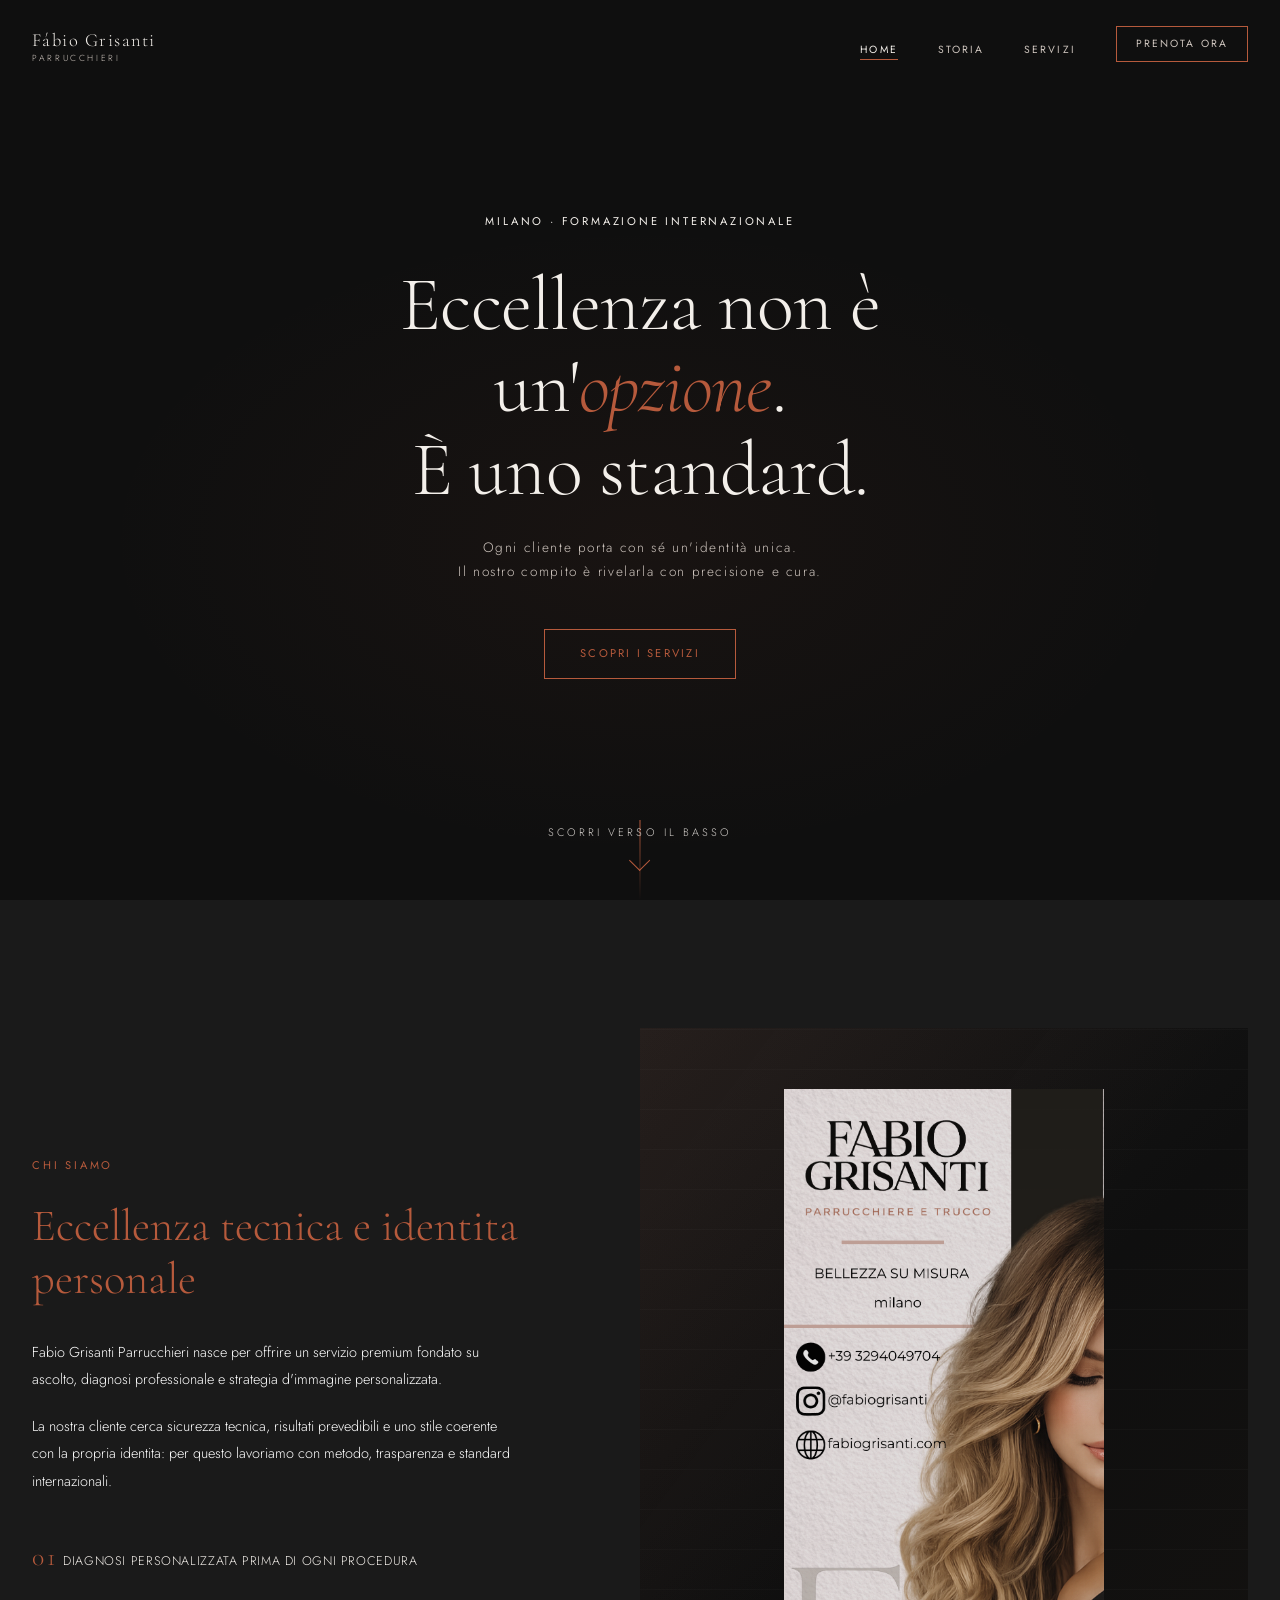
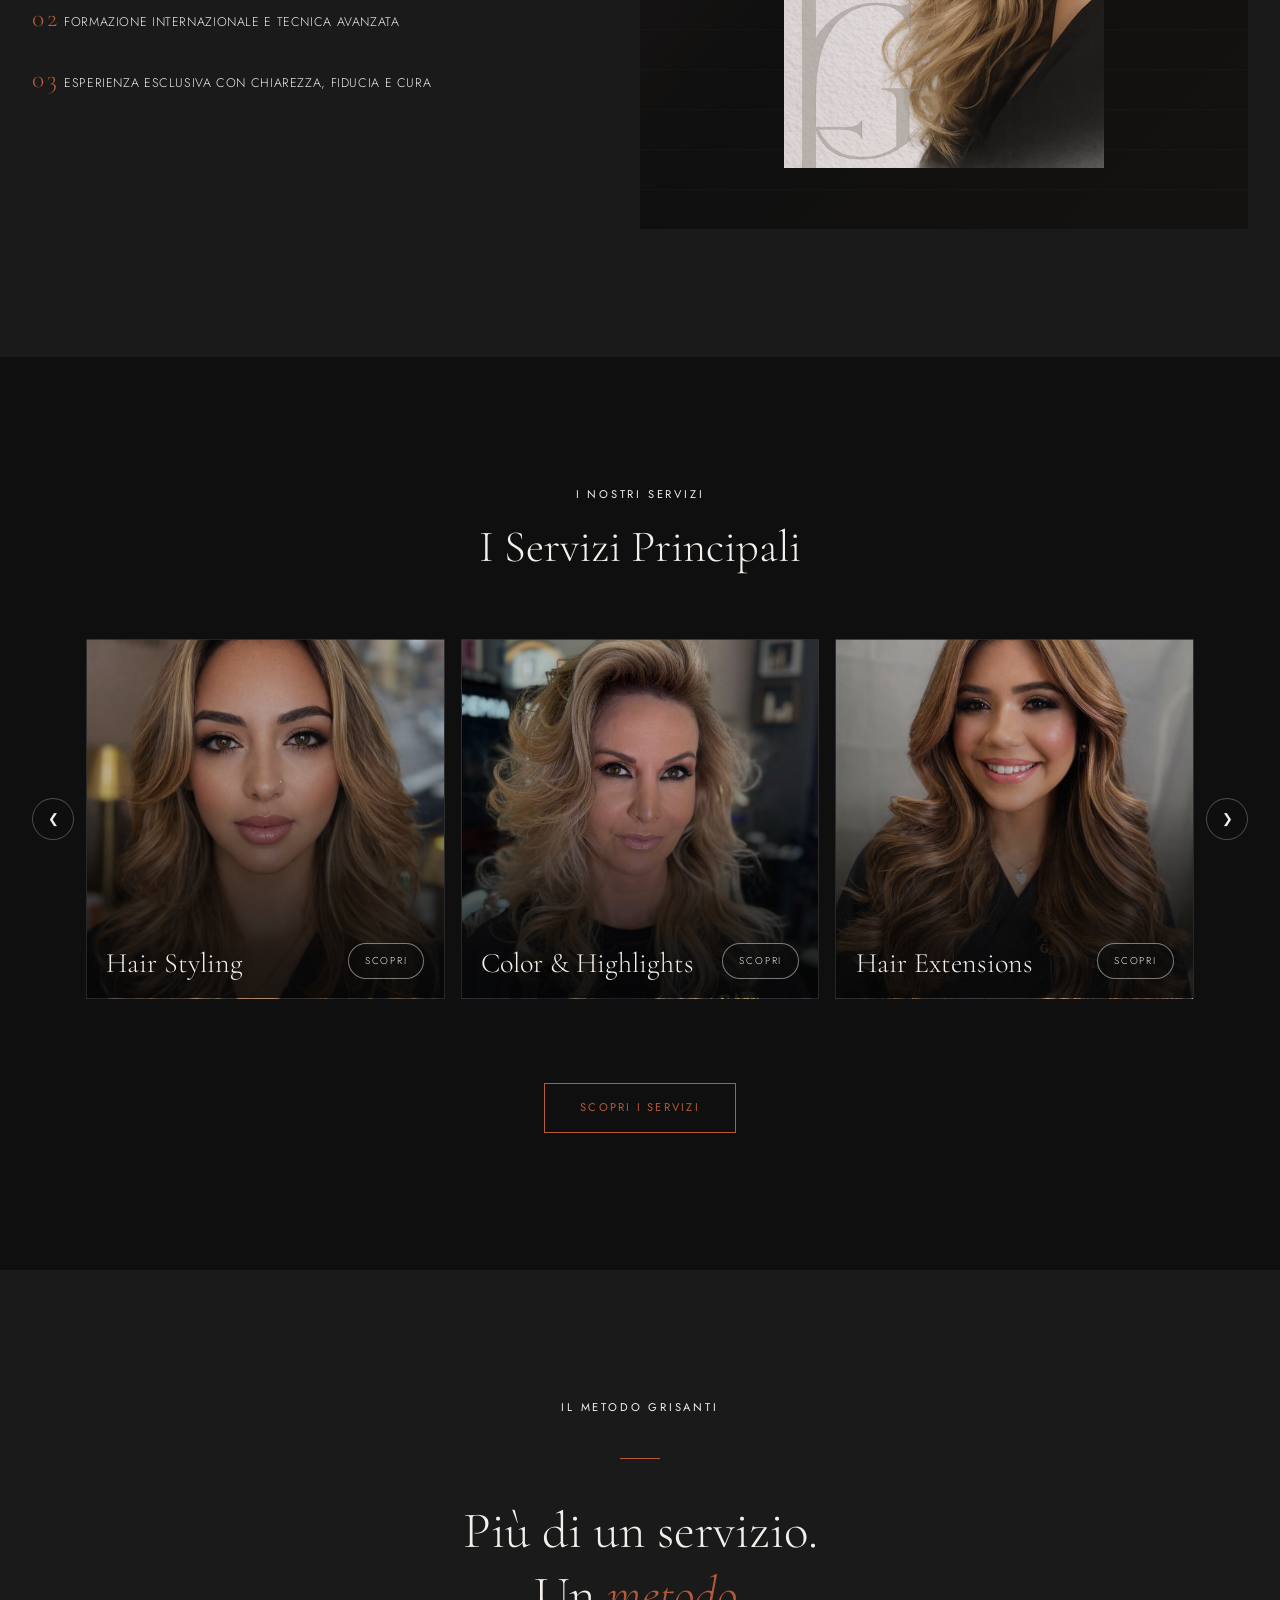
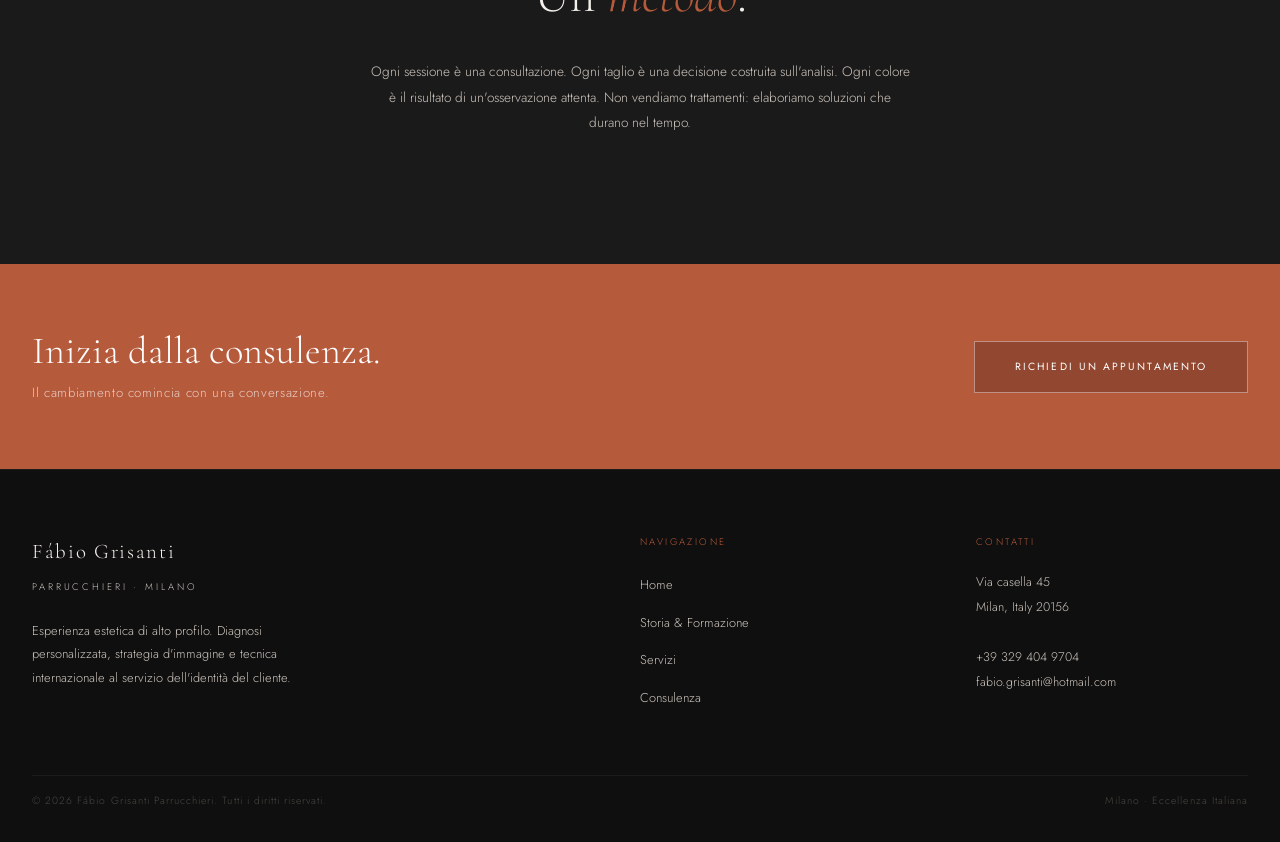
==== index.html @ b52bae6d "Add files via upload" ====
<!DOCTYPE html>
<html lang="it">

<head>
  <meta charset="UTF-8" />
  <meta name="viewport" content="width=device-width, initial-scale=1.0" />
  <title>Fábio Grisanti Parrucchieri — Eccellenza Estetica</title>
  <meta name="description"
    content="Fábio Grisanti Parrucchieri — Esperienza estetica di alto profilo. Diagnosi personalizzata, strategia d'immagine e tecnica internazionale." />

  <!-- Google Fonts -->
  <link rel="preconnect" href="https://fonts.googleapis.com" />
  <link rel="preconnect" href="https://fonts.gstatic.com" crossorigin />
  <link
    href="https://fonts.googleapis.com/css2?family=Cormorant+Garamond:ital,wght@0,300;0,400;1,300;1,400&family=Jost:wght@300;400&display=swap"
    rel="stylesheet" />

  <link rel="stylesheet" href="style.css" />
</head>

<body>

  <!-- ===================== NAVBAR ===================== -->
  <nav class="navbar" role="navigation" aria-label="Navigazione principale">
    <a href="index.html" class="navbar__logo" aria-label="Homepage Fábio Grisanti">
      <span class="navbar__logo-name">Fábio Grisanti</span>
      <span class="navbar__logo-sub">Parrucchieri</span>
    </a>

    <ul class="navbar__menu" role="list">
      <li><a href="index.html" class="navbar__link">Home</a></li>
      <li><a href="about.html" class="navbar__link">Storia</a></li>
      <li><a href="services.html" class="navbar__link">Servizi</a></li>
      <li><a href="services.html#consulenza" class="navbar__link btn btn-outline"
          style="padding: 0.5rem 1.2rem;">Prenota ora</a></li>
    </ul>

    <!-- Hamburger for mobile -->
    <button class="hamburger" aria-label="Apri menu" aria-expanded="false">
      <span class="hamburger__line"></span>
      <span class="hamburger__line"></span>
      <span class="hamburger__line"></span>
    </button>
  </nav>

  <!-- Mobile Navigation Overlay -->
  <div class="mobile-nav" role="dialog" aria-label="Menu mobile">
    <a href="index.html" class="navbar__link">Home</a>
    <a href="about.html" class="navbar__link">Storia</a>
    <a href="services.html" class="navbar__link">Servizi</a>
    <a href="services.html#consulenza" class="navbar__link">Consulenza</a>
  </div>

  <main>

    <!-- ===================== HERO ===================== -->
    <section class="hero" aria-labelledby="hero-heading">
      <video class="hero__video" autoplay muted loop playsinline aria-hidden="true">
        <source src="../assets/videos/hero-bg.mp4" type="video/mp4" />
      </video>
      <div class="hero__inner">
        <p class="label hero__label">Milano · Formazione Internazionale</p>

        <h1 class="hero__title" id="hero-heading">
          Eccellenza non è<br />
          un'<em>opzione</em>.<br />
          È uno standard.
        </h1>

        <p class="hero__subtitle">
          Ogni cliente porta con sé un'identità unica.<br />
          Il nostro compito è rivelarla con precisione e cura.
        </p>

        <div class="hero__cta">
          <a href="services.html" class="btn btn-outline">Scopri i servizi</a>
        </div>
      </div>
      <a href="#chi-siamo" class="hero__scroll" aria-label="Scorri verso il basso">
        <span class="hero__scroll-text">Scorri verso il basso</span>
        <span class="hero__scroll-arrow" aria-hidden="true"></span>
      </a>
    </section>
    <!-- ===================== CHI SIAMO ===================== -->
    <section class="philosophy section" id="chi-siamo" aria-labelledby="chi-siamo-heading">
      <div class="container">
        <div class="philosophy__grid">

          <div class="philosophy__text">
            <p class="label">Chi siamo</p>
            <h2 class="philosophy__title" id="chi-siamo-heading">
              Eccellenza tecnica e identita personale
            </h2>
            <div class="philosophy__body">
              <p>
                Fabio Grisanti Parrucchieri nasce per offrire un servizio premium fondato su ascolto, diagnosi
                professionale e strategia d'immagine personalizzata.
              </p>
              <p>
                La nostra cliente cerca sicurezza tecnica, risultati prevedibili e uno stile coerente con la propria
                identita: per questo lavoriamo con metodo, trasparenza e standard internazionali.
              </p>
            </div>

            <ul class="philosophy__pillars" aria-label="Pilastri del brand">
              <li class="philosophy__pillar">
                <span class="philosophy__pillar-num">01</span>
                <span class="philosophy__pillar-text">Diagnosi personalizzata prima di ogni procedura</span>
              </li>
              <li class="philosophy__pillar">
                <span class="philosophy__pillar-num">02</span>
                <span class="philosophy__pillar-text">Formazione internazionale e tecnica avanzata</span>
              </li>
              <li class="philosophy__pillar">
                <span class="philosophy__pillar-num">03</span>
                <span class="philosophy__pillar-text">Esperienza esclusiva con chiarezza, fiducia e cura</span>
              </li>
            </ul>
          </div>

          <div class="philosophy__image" aria-hidden="true">
            <div class="philosophy__image-placeholder">
              <img src="BrandBook/Volantino-fronte.png" alt="" class="philosophy__brand-logo" />
            </div>
          </div>

        </div>
      </div>
    </section>

    <!-- ===================== SERVIZI IN EVIDENZA ===================== -->
    <section class="services-preview section" aria-labelledby="services-heading">
      <div class="container">
        <div class="services-preview__header">
          <p class="label">I nostri servizi</p>
          <h2 class="display-md" id="services-heading" style="color: var(--ivory); margin-top: 0.8rem;">
            I Servizi Principali
          </h2>
        </div>

        <div class="services-preview__carousel" data-services-carousel>
          <button class="services-nav services-nav--prev" type="button" aria-label="Servizio precedente">
            &#10094;
          </button>

          <div class="services-preview__viewport" data-services-viewport>
            <div class="services-preview__grid" data-services-track>
              <article class="service-card" style="--service-image: url('img/1.jpeg');">
                <h3 class="service-card__title">Hair Styling</h3>
                <a href="services.html#taglio" class="service-card__link" aria-label="Scopri Hair Styling">Scopri</a>
              </article>

              <article class="service-card" style="--service-image: url('img/2.jpeg');">
                <h3 class="service-card__title">Color & Highlights</h3>
                <a href="services.html#colorazione" class="service-card__link"
                  aria-label="Scopri Color and Highlights">Scopri</a>
              </article>

              <article class="service-card" style="--service-image: url('img/3.jpeg');">
                <h3 class="service-card__title">Hair Extensions</h3>
                <a href="services.html#consulenza" class="service-card__link"
                  aria-label="Scopri Hair Extensions">Scopri</a>
              </article>

              <article class="service-card" style="--service-image: url('img/4.jpeg');">
                <h3 class="service-card__title">Hair Treatments</h3>
                <a href="services.html#trattamenti" class="service-card__link"
                  aria-label="Scopri Hair Treatments">Scopri</a>
              </article>

              <article class="service-card" style="--service-image: url('img/5.jpeg');">
                <h3 class="service-card__title">Makeup & Eventi</h3>
                <a href="services.html#consulenza" class="service-card__link"
                  aria-label="Scopri Makeup and Events">Scopri</a>
              </article>

              <article class="service-card" style="--service-image: url('img/6.jpeg');">
                <h3 class="service-card__title">Consulenza Immagine</h3>
                <a href="services.html#consulenza" class="service-card__link"
                  aria-label="Scopri Consulenza Immagine">Scopri</a>
              </article>
            </div>
          </div>

          <button class="services-nav services-nav--next" type="button" aria-label="Servizio successivo">
            &#10095;
          </button>

        </div>
      </div>
      <br /><br /><br />
      <div class="hero__inner hero__inner--centered">
        <div class="hero__cta">
          <a href="services.html" class="btn btn-outline">Scopri i servizi</a>
        </div>
      </div>

    </section>

    <!-- ===================== MANIFESTO ===================== -->
    <section class="manifesto" aria-label="Il nostro metodo">
      <div class="manifesto__inner">
        <p class="label manifesto__label">Il metodo Grisanti</p>

        <div class="manifesto__divider" aria-hidden="true"></div>

        <blockquote class="manifesto__quote">
          Più di un servizio.<br />
          Un <em>metodo</em>.
        </blockquote>

        <p class="manifesto__body">
          Ogni sessione è una consultazione. Ogni taglio è una decisione costruita sull'analisi. Ogni colore è il
          risultato di un'osservazione attenta. Non vendiamo trattamenti: elaboriamo soluzioni che durano nel tempo.
        </p>
      </div>
    </section>

    <!-- ===================== CTA FINALE ===================== -->
    <section class="cta-final" aria-label="Prenota una consulenza">
      <div class="container">
        <div class="cta-final__inner">
          <div class="cta-final__text">
            <h2>Inizia dalla consulenza.</h2>
            <p>Il cambiamento comincia con una conversazione.</p>
          </div>
          <a href="services.html#consulenza" class="btn-cta-dark">Richiedi un appuntamento</a>
        </div>
      </div>
    </section>

  </main>

  <!-- ===================== FOOTER ===================== -->
  <footer class="footer" role="contentinfo">
    <div class="container">
      <div class="footer__grid">

        <div class="footer__brand">
          <p class="footer__brand-name">Fábio Grisanti</p>
          <p class="footer__brand-tag">Parrucchieri · Milano</p>
          <p class="footer__brand-desc">
            Esperienza estetica di alto profilo. Diagnosi personalizzata, strategia d'immagine e tecnica internazionale
            al servizio dell'identità del cliente.
          </p>
        </div>

        <div>
          <p class="footer__col-title">Navigazione</p>
          <ul class="footer__links">
            <li><a href="index.html">Home</a></li>
            <li><a href="about.html">Storia &amp; Formazione</a></li>
            <li><a href="services.html">Servizi</a></li>
            <li><a href="services.html#consulenza">Consulenza</a></li>
          </ul>
        </div>

        <div>
          <p class="footer__col-title">Contatti</p>
          <div class="footer__info">
            <p>Via casella 45</p>
            <p>Milan, Italy 20156</p>
            <br />
            <p>+39 329 404 9704</p>
            <p>fabio.grisanti@hotmail.com</p>
          </div>
        </div>

      </div>

      <div class="footer__bottom">
        <p class="footer__copyright">
          © 2026 Fábio Grisanti Parrucchieri. Tutti i diritti riservati.
        </p>
        <p class="footer__copyright">
          Milano · Eccellenza Italiana
        </p>
      </div>
    </div>
  </footer>

  <!-- Back to top -->
  <button class="back-top" aria-label="Torna all'inizio">↑</button>

  <script src="script.js"></script>
</body>

</html>
---- style.css ----
﻿/* ============================================================
   FÁBIO GRISANTI PARRUCCHIERI — Stylesheet
   Premium Italian Hair Salon — Dark Luxury Aesthetic
   ============================================================ */

/* ---------- CUSTOM PROPERTIES ---------- */
:root {
  --black-deep: #0F0F0F;
  --black-coal: #1A1A1A;
  --gray-warm: #cec5be;
  --terracotta: #B65A3C;
  --ivory: #F3EFEA;
  --white: #FFFFFF;

  --font-display: 'Cormorant Garamond', Georgia, serif;
  --font-body: 'Jost', 'Helvetica Neue', Helvetica, sans-serif;

  --spacing-xs: 0.5rem;
  --spacing-sm: 1rem;
  --spacing-md: 2rem;
  --spacing-lg: 4rem;
  --spacing-xl: 8rem;

  --transition: 0.4s cubic-bezier(0.25, 0.46, 0.45, 0.94);
  --transition-fast: 0.2s ease;
}

/* ---------- RESET & BASE ---------- */
*,
*::before,
*::after {
  box-sizing: border-box;
  margin: 0;
  padding: 0;
  cursor: default;
}

html {
  scroll-behavior: smooth;
  font-size: 16px;
}

body {
  background-color: var(--black-deep);
  color: var(--ivory);
  font-family: var(--font-body);
  font-weight: 300;
  line-height: 1.75;
  overflow-x: hidden;
  -webkit-font-smoothing: antialiased;
}

/* Google Fonts import via @import in HTML */
img {
  max-width: 100%;
  display: block;
}

a {
  color: inherit;
  text-decoration: none;
  cursor: pointer;
}

ul,
ol {
  list-style: none;
}

/* ---------- TYPOGRAPHY SCALE ---------- */
.display-xl {
  font-family: var(--font-display);
  font-size: clamp(2.8rem, 8vw, 7rem);
  font-weight: 300;
  line-height: 1.05;
  letter-spacing: -0.01em;
}

.display-lg {
  font-family: var(--font-display);
  font-size: clamp(2rem, 5vw, 4.5rem);
  font-weight: 300;
  line-height: 1.1;
}

.display-md {
  font-family: var(--font-display);
  font-size: clamp(1.6rem, 3.5vw, 3rem);
  font-weight: 300;
  line-height: 1.2;
}

.label {
  font-family: var(--font-body);
  font-size: 0.7rem;
  font-weight: 400;
  letter-spacing: 0.25em;
  text-transform: uppercase;
  color: var(--ivory);
}

/* ---------- LAYOUT UTILITIES ---------- */
.container {
  width: 100%;
  max-width: 1280px;
  margin: 0 auto;
  padding: 0 var(--spacing-md);
}

.section {
  padding: var(--spacing-xl) 0;
}

@media (max-width: 768px) {
  .section {
    padding: var(--spacing-lg) 0;
  }
}

/* ---------- BUTTONS ---------- */
.btn {
  display: inline-block;
  padding: 0.9rem 2.2rem;
  font-family: var(--font-body);
  font-size: 0.7rem;
  font-weight: 400;
  letter-spacing: 0.2em;
  text-transform: uppercase;
  cursor: pointer;
  transition: var(--transition);
  position: relative;
  overflow: hidden;
}

.btn-outline {
  border: 1px solid var(--terracotta);
  color: var(--terracotta);
  background: transparent;
}

.btn-outline:hover {
  background: var(--terracotta);
  color: var(--white);
}

.btn-dark {
  border: 1px solid var(--black-deep);
  color: var(--black-deep);
  background: var(--black-deep);
}

.btn-dark:hover {
  background: transparent;
  color: var(--black-deep);
  border-color: var(--black-deep);
}

.btn-ghost {
  border: 1px solid rgba(255, 255, 255, 0.3);
  color: var(--ivory);
  background: transparent;
}

.btn-ghost:hover {
  border-color: var(--ivory);
  background: rgba(255, 255, 255, 0.05);
}

/* ---------- NAVBAR ---------- */
.navbar {
  position: fixed;
  top: 0;
  left: 0;
  width: 100%;
  z-index: 1000;
  padding: 1.6rem var(--spacing-md);
  display: flex;
  align-items: center;
  justify-content: space-between;
  transition: var(--transition);
  background: transparent;
}

.navbar.scrolled {
  background: rgba(15, 15, 15, 0.96);
  padding: 1rem var(--spacing-md);
  backdrop-filter: blur(8px);
  border-bottom: 1px solid rgba(255, 255, 255, 0.05);
}

.navbar__logo {
  display: flex;
  flex-direction: column;
  gap: 0.1rem;
}

.navbar__logo-img {
  width: 180px;
  height: auto;
  cursor: pointer;

}

.navbar__logo-name {
  font-family: var(--font-display);
  font-size: 1.15rem;
  font-weight: 300;
  letter-spacing: 0.08em;
  color: var(--ivory);
  line-height: 1;
}

.navbar__logo-sub {
  font-family: var(--font-body);
  font-size: 0.55rem;
  letter-spacing: 0.3em;
  text-transform: uppercase;
  color: var(--gray-warm);
}

.navbar__menu {
  display: flex;
  align-items: center;
  gap: 2.5rem;
}

.navbar__link {
  font-size: 0.65rem;
  font-weight: 400;
  letter-spacing: 0.2em;
  text-transform: uppercase;
  color: var(--gray-warm);
  position: relative;
  transition: color var(--transition-fast);
}

.navbar__link::after {
  content: '';
  position: absolute;
  bottom: -3px;
  left: 0;
  width: 0;
  height: 1px;
  background: var(--terracotta);
  transition: width var(--transition);
}

.navbar__link:hover {
  color: var(--ivory);
}

.navbar__link:hover::after {
  width: 100%;
}

.navbar__link.active {
  color: var(--ivory);
}

.navbar__link.active::after {
  width: 100%;
}

/* Hamburger */
.hamburger {
  display: none;
  flex-direction: column;
  gap: 5px;
  cursor: pointer;
  background: none;
  border: none;
  padding: 0.3rem;
  z-index: 1001;
}

.hamburger__line {
  width: 24px;
  height: 1px;
  background: var(--ivory);
  transition: var(--transition);
  transform-origin: center;
}

.hamburger.open .hamburger__line:nth-child(1) {
  transform: translateY(6px) rotate(45deg);
}

.hamburger.open .hamburger__line:nth-child(2) {
  opacity: 0;
  transform: scaleX(0);
}

.hamburger.open .hamburger__line:nth-child(3) {
  transform: translateY(-6px) rotate(-45deg);
}

/* Mobile nav overlay */
.mobile-nav {
  position: fixed;
  top: 0;
  left: 0;
  width: 100%;
  height: 100%;
  background: var(--black-deep);
  z-index: 999;
  display: flex;
  flex-direction: column;
  align-items: center;
  justify-content: center;
  gap: 2.5rem;
  opacity: 0;
  pointer-events: none;
  transition: opacity 0.4s ease;
}

.mobile-nav.open {
  opacity: 1;
  pointer-events: all;
}

.mobile-nav .navbar__link {
  font-size: 0.9rem;
  letter-spacing: 0.3em;
}

@media (max-width: 768px) {
  .navbar__menu {
    display: none;
  }

  .hamburger {
    display: flex;
  }
}

/* ---------- HERO ---------- */
.hero {
  height: 100vh;
  min-height: 600px;
  background: var(--black-deep);
  display: flex;
  align-items: center;
  justify-content: center;
  text-align: center;
  position: relative;
  overflow: hidden;
}

.hero::before {
  content: '';
  position: absolute;
  inset: 0;
  background: radial-gradient(ellipse 60% 50% at 50% 60%, rgba(182, 90, 60, 0.06) 0%, transparent 70%);
  pointer-events: none;
}

.hero__video {
  position: absolute;
  inset: 0;
  width: 100%;
  height: 100%;
  object-fit: cover;
  opacity: 0.45;
  z-index: 0;
  pointer-events: none;
}

/* Decorative line */
.hero::after {
  content: '';
  position: absolute;
  bottom: 0;
  left: 50%;
  transform: translateX(-50%);
  width: 1px;
  height: 80px;
  background: linear-gradient(to bottom, var(--terracotta), transparent);
}

.hero__inner {
  position: relative;
  z-index: 1;
  max-width: 900px;
  padding: 0 var(--spacing-md);
}

.hero__inner--centered {
  max-width: none;
  width: 100%;
  display: flex;
  justify-content: center;
  align-items: center;
  text-align: center;
}

.hero__label {
  margin-bottom: 2rem;
  opacity: 0;
  animation: fadeUp 1s ease 0.3s forwards;
}

.hero__title {
  font-family: var(--font-display);
  font-size: clamp(2.4rem, 6vw, 5.5rem);
  font-weight: 300;
  line-height: 1.08;
  letter-spacing: -0.01em;
  color: var(--ivory);
  margin-bottom: 1.5rem;
  opacity: 0;
  animation: fadeUp 1s ease 0.6s forwards;
}

.hero__title em {
  font-style: italic;
  color: var(--terracotta);
}

.hero__subtitle {
  font-size: 0.85rem;
  letter-spacing: 0.12em;
  color: var(--gray-warm);
  max-width: 520px;
  margin: 0 auto 2.8rem;
  font-weight: 300;
  opacity: 0;
  animation: fadeUp 1s ease 0.9s forwards;
}

.hero__cta {
  opacity: 0;
  animation: fadeUp 1s ease 1.2s forwards;
}

.hero__scroll {
  position: absolute;
  left: 50%;
  bottom: 2rem;
  transform: translateX(-50%);
  z-index: 1;
  display: inline-flex;
  flex-direction: column;
  align-items: center;
  gap: 0.65rem;
  color: var(--ivory);
  opacity: 0;
  animation: heroScrollReveal 1s ease 1.5s forwards;
}

.hero__scroll-text {
  font-size: 0.68rem;
  letter-spacing: 0.28em;
  text-transform: uppercase;
  color: rgba(243, 239, 234, 0.85);
}

.hero__scroll-arrow {
  width: 0.95rem;
  height: 0.95rem;
  border-right: 1px solid var(--terracotta);
  border-bottom: 1px solid var(--terracotta);
  transform: rotate(45deg);
  animation: heroScrollArrow 1.8s ease-in-out infinite;
}

@media (max-width: 768px) {
  .hero__scroll {
    bottom: 1.5rem;
  }

  .hero__scroll-text {
    font-size: 0.62rem;
    letter-spacing: 0.22em;
  }
}

/* ---------- PHILOSOPHY SECTION ---------- */
.philosophy {
  background: var(--black-coal);
}

.philosophy__grid {
  display: grid;
  grid-template-columns: 1fr 1fr;
  min-height: 600px;
}

.philosophy__text {
  padding: var(--spacing-xl) var(--spacing-lg) var(--spacing-xl) 0;
  display: flex;
  flex-direction: column;
  justify-content: center;
}

.philosophy__text .label {
  color: var(--terracotta);
  margin-bottom: 1.5rem;
}

.philosophy__title {
  font-family: var(--font-display);
  font-size: clamp(1.8rem, 3.5vw, 3rem);
  font-weight: 300;
  line-height: 1.2;
  margin-bottom: 2rem;
  color: var(--terracotta);
}

.philosophy__body {
  font-size: 0.9rem;
  color: var(--white);
  line-height: 1.9;
  max-width: 480px;
}

.philosophy__body p+p {
  margin-top: 1.2rem;
}

.philosophy__pillars {
  margin-top: 2.5rem;
  display: flex;
  flex-direction: column;
  gap: 1rem;
}

.philosophy__pillar {
  align-items: flex-start;
  gap: 1rem;
}

.philosophy__pillar-num {
  font-family: var(--font-display);
  font-size: 1.6rem;
  color: var(--terracotta);
  letter-spacing: 0.1em;
  padding-top: 0.1rem;
  min-width: 1.5rem;
}

.philosophy__pillar-text {
  font-size: 0.78rem;
  color: var(--ivory);
  letter-spacing: 0.05em;
  text-transform: uppercase;
  line-height: 1.4;
}

.philosophy__image {
  position: relative;
  overflow: hidden;
  background: var(--black-deep);
}

.philosophy__image-placeholder {
  width: 100%;
  height: 100%;
  min-height: 500px;
  background: linear-gradient(135deg, #1a1a1a 0%, #0f0f0f 50%, #141210 100%);
  display: flex;
  align-items: center;
  justify-content: center;
  position: relative;
}

.philosophy__image-placeholder::before {
  content: '';
  position: absolute;
  inset: 0;
  background:
    linear-gradient(to bottom right, rgba(182, 90, 60, 0.08) 0%, transparent 50%),
    repeating-linear-gradient(0deg,
      transparent,
      transparent 39px,
      rgba(255, 255, 255, 0.02) 39px,
      rgba(255, 255, 255, 0.02) 40px);
}

.philosophy__brand-logo {
  width: min(62%, 320px);
  height: auto;
  object-fit: contain;
  opacity: 0.88;
  position: relative;
  z-index: 1;
}

.philosophy__image-text {
  font-family: var(--font-display);
  font-size: 5rem;
  font-weight: 300;
  color: rgba(182, 90, 60, 0.12);
  letter-spacing: 0.2em;
  writing-mode: vertical-rl;
  text-orientation: mixed;
  position: relative;
  z-index: 1;
}

@media (max-width: 900px) {
  .philosophy__grid {
    grid-template-columns: 1fr;
  }

  .philosophy__text {
    padding: var(--spacing-lg) 0;
    order: 2;
  }

  .philosophy__image {
    order: 1;
  }

  .philosophy__image-placeholder {
    min-height: 300px;
  }
}

/* ---------- SERVICES PREVIEW ---------- */
.services-preview {
  background: var(--black-deep);
}

.services-preview__header {
  text-align: center;
  margin-bottom: var(--spacing-lg);
}

.services-preview__header .label {
  margin-bottom: 1rem;
}

.services-preview__carousel {
  display: grid;
  grid-template-columns: auto 1fr auto;
  align-items: center;
  gap: 0.75rem;
}

.services-nav {
  width: 42px;
  height: 42px;
  border: 1px solid rgba(255, 255, 255, 0.25);
  border-radius: 50%;
  background: rgba(15, 15, 15, 0.7);
  color: var(--ivory);
  cursor: pointer;
  transition: var(--transition-fast);
}

.services-nav:hover {
  border-color: var(--terracotta);
  color: var(--terracotta);
}

.services-nav:disabled {
  opacity: 0.35;
  cursor: not-allowed;
}

.services-preview__viewport {
  overflow-x: auto;
  overflow-y: hidden;
  scroll-behavior: smooth;
  scroll-snap-type: x mandatory;
  scrollbar-width: none;
  -ms-overflow-style: none;
  -webkit-overflow-scrolling: touch;
  touch-action: pan-y;
}

.services-preview__viewport::-webkit-scrollbar {
  display: none;
}

.services-preview__grid {
  display: flex;
  gap: 1rem;
}

.service-card {
  flex: 0 0 calc((100% - 2rem) / 3);
  min-width: calc((100% - 2rem) / 3);
  scroll-snap-align: start;
  min-height: 360px;
  padding: 1.2rem;
  position: relative;
  display: flex;
  align-items: flex-end;
  justify-content: space-between;
  gap: 0.8rem;
  overflow: hidden;
  border: 1px solid rgba(255, 255, 255, 0.1);
  background:
    linear-gradient(to top, rgba(10, 10, 10, 0.78) 10%, rgba(10, 10, 10, 0.25) 55%, rgba(10, 10, 10, 0.15) 100%),
    var(--service-image) center/cover no-repeat,
    var(--black-coal);
  transition: transform var(--transition), border-color var(--transition-fast);
}

.service-card::before {
  content: '';
  position: absolute;
  inset: 0;
  background: linear-gradient(to top, rgba(0, 0, 0, 0.45), transparent 60%);
  pointer-events: none;
}

.service-card:hover {
  transform: translateY(-4px);
  border-color: rgba(182, 90, 60, 0.55);
}

.service-card__title {
  position: relative;
  z-index: 1;
  font-family: var(--font-display);
  font-size: clamp(1.35rem, 2.2vw, 1.85rem);
  font-weight: 300;
  color: var(--ivory);
  margin: 0;
  line-height: 1.1;
  max-width: 70%;
  text-wrap: balance;
}

.service-card__link {
  position: relative;
  z-index: 1;
  margin-left: auto;
  margin-top: auto;
  display: inline-flex;
  align-items: center;
  justify-content: center;
  height: 36px;
  padding: 0 1rem;
  border: 1px solid rgba(255, 255, 255, 0.45);
  border-radius: 999px;
  background: rgba(15, 15, 15, 0.58);
  color: var(--ivory);
  font-size: 0.62rem;
  letter-spacing: 0.18em;
  text-transform: uppercase;
  transition: var(--transition-fast);
}

.service-card__link::after {
  content: none;
}

.service-card__link:hover {
  border-color: var(--terracotta);
  color: var(--terracotta);
  background: rgba(15, 15, 15, 0.8);
}

@media (max-width: 1024px) {
  .service-card {
    flex-basis: calc((100% - 1rem) / 2);
    min-width: calc((100% - 1rem) / 2);
  }
}

@media (max-width: 640px) {
  .services-preview__carousel {
    grid-template-columns: 1fr;
    position: relative;
  }

  .services-nav {
    position: absolute;
    top: 50%;
    transform: translateY(-50%);
    z-index: 5;
    width: 44px;
    height: 44px;
    display: inline-flex;
    align-items: center;
    justify-content: center;
    background: rgba(10, 10, 10, 0.85);
    border-color: rgba(255, 255, 255, 0.5);
  }

  .services-nav--prev {
    left: 0.35rem;
  }

  .services-nav--next {
    right: 0.35rem;
  }

  .services-preview__viewport {
    padding: 0 2.5rem;
  }

  .service-card {
    flex-basis: 100%;
    min-width: 100%;
  }
}

/* ---------- MANIFESTO SECTION ---------- */
.manifesto {
  background: var(--black-coal);
  text-align: center;
  padding: var(--spacing-xl) 0;
}

.manifesto__inner {
  max-width: 780px;
  margin: 0 auto;
  padding: 0 var(--spacing-md);
}

.manifesto__label {
  margin-bottom: 2rem;
}

.manifesto__quote {
  font-family: var(--font-display);
  font-size: clamp(1.8rem, 4vw, 3.5rem);
  font-weight: 300;
  line-height: 1.25;
  color: var(--ivory);
  margin-bottom: 2rem;
}

.manifesto__quote em {
  color: var(--terracotta);
  font-style: italic;
}

.manifesto__body {
  font-size: 0.85rem;
  color: var(--gray-warm);
  max-width: 540px;
  margin: 0 auto;
  line-height: 1.9;
}

.manifesto__divider {
  width: 40px;
  height: 1px;
  background: var(--terracotta);
  margin: 2.5rem auto;
}

/* ---------- CTA FINAL ---------- */
.cta-final {
  background: var(--terracotta);
  padding: var(--spacing-lg) 0;
}

.cta-final__inner {
  display: flex;
  align-items: center;
  justify-content: space-between;
  gap: var(--spacing-md);
  flex-wrap: wrap;
}

.cta-final__text h2 {
  font-family: var(--font-display);
  font-size: clamp(1.6rem, 3vw, 2.5rem);
  font-weight: 300;
  color: var(--white);
  line-height: 1.2;
  margin-bottom: 0.5rem;
}

.cta-final__text p {
  font-size: 0.82rem;
  color: rgba(255, 255, 255, 0.7);
  letter-spacing: 0.05em;
}

.btn-cta-dark {
  border: 1px solid rgba(255, 255, 255, 0.4);
  color: var(--white);
  background: rgba(0, 0, 0, 0.2);
  padding: 1rem 2.5rem;
  font-family: var(--font-body);
  font-size: 0.65rem;
  font-weight: 400;
  letter-spacing: 0.2em;
  text-transform: uppercase;
  display: inline-block;
  transition: var(--transition);
  white-space: nowrap;
}

.btn-cta-dark:hover {
  background: rgba(0, 0, 0, 0.4);
  border-color: var(--white);
}

@media (max-width: 768px) {
  .cta-final__inner {
    flex-direction: column;
    text-align: center;
  }
}

/* ---------- FOOTER ---------- */
.footer {
  background: var(--black-deep);
  border-top: 1px solid rgba(255, 255, 255, 0.05);
  padding: var(--spacing-lg) 0 var(--spacing-md);
}

.footer__grid {
  display: grid;
  grid-template-columns: 2fr 1fr 1fr;
  gap: var(--spacing-lg);
  margin-bottom: var(--spacing-lg);
}

.footer__brand-name {
  font-family: var(--font-display);
  font-size: 1.3rem;
  font-weight: 300;
  letter-spacing: 0.08em;
  color: var(--ivory);
  margin-bottom: 0.5rem;
}

.footer__brand-tag {
  font-size: 0.6rem;
  letter-spacing: 0.3em;
  text-transform: uppercase;
  color: var(--gray-warm);
  margin-bottom: 1.5rem;
}

.footer__brand-desc {
  font-size: 0.8rem;
  color: var(--gray-warm);
  line-height: 1.8;
  max-width: 280px;
}

.footer__col-title {
  font-size: 0.6rem;
  letter-spacing: 0.25em;
  text-transform: uppercase;
  color: var(--terracotta);
  margin-bottom: 1.2rem;
}

.footer__links {
  display: flex;
  flex-direction: column;
  gap: 0.6rem;
}

.footer__links a {
  font-size: 0.8rem;
  color: var(--gray-warm);
  transition: color var(--transition-fast);
}

.footer__links a:hover {
  color: var(--ivory);
}

.footer__info {
  font-size: 0.78rem;
  color: var(--gray-warm);
  line-height: 2;
}

.footer__bottom {
  border-top: 1px solid rgba(255, 255, 255, 0.05);
  padding-top: var(--spacing-sm);
  display: flex;
  justify-content: space-between;
  align-items: center;
  flex-wrap: wrap;
  gap: 1rem;
}

.footer__copyright {
  font-size: 0.65rem;
  color: rgba(111, 106, 102, 0.6);
  letter-spacing: 0.1em;
}

@media (max-width: 768px) {
  .footer__grid {
    grid-template-columns: 1fr;
    gap: var(--spacing-md);
  }
}

/* ---------- ABOUT PAGE ---------- */
.page-hero {
  height: 60vh;
  min-height: 400px;
  background: var(--black-deep);
  display: flex;
  align-items: flex-end;
  padding-bottom: var(--spacing-lg);
  position: relative;
}

.page-hero::before {
  content: '';
  position: absolute;
  inset: 0;
  background: radial-gradient(ellipse 50% 60% at 30% 40%, rgba(182, 90, 60, 0.05) 0%, transparent 70%);
}

.page-hero__inner {
  position: relative;
  z-index: 1;
}

.page-hero__label {
  margin-bottom: 1rem;
}

.page-hero__title {
  font-family: var(--font-display);
  font-size: clamp(2.5rem, 6vw, 5rem);
  font-weight: 300;
  line-height: 1.05;
  color: var(--ivory);
}

/* About sections */
.about-story {
  background: var(--black-coal);
}

.about-story__grid {
  display: grid;
  grid-template-columns: 1fr 1.5fr;
  gap: var(--spacing-xl);
  align-items: start;
}

.about-story__sticky {
  position: sticky;
  top: 8rem;
}

.about-story__year {
  font-family: var(--font-display);
  font-size: 7rem;
  font-weight: 300;
  color: rgba(182, 91, 60, 0.616);
  line-height: 1;
  margin-bottom: -1rem;
}

.about-story__label {
  margin-bottom: 1rem;
}

.about-story__title {
  font-family: var(--font-display);
  font-size: clamp(1.6rem, 2.5vw, 2.5rem);
  font-weight: 300;
  color: var(--ivory);
  margin-bottom: 0;
}

.about-story__content p {
  font-size: 0.9rem;
  color: var(--gray-warm);
  line-height: 1.9;
  margin-bottom: 1.5rem;
}

.about-story__content p:last-child {
  margin-bottom: 0;
}

@media (max-width: 900px) {
  .about-story__grid {
    grid-template-columns: 1fr;
    gap: var(--spacing-md);
  }

  .about-story__sticky {
    position: static;
  }
}

/* Formation */
.formation {
  background: var(--black-deep);
}

.formation__list {
  display: flex;
  flex-direction: column;
  gap: 0;
  max-width: 800px;
  margin: var(--spacing-lg) auto 0;
}

.formation__item {
  display: grid;
  grid-template-columns: 120px 1fr;
  gap: var(--spacing-md);
  padding: var(--spacing-md) 0;
  border-bottom: 1px solid rgba(255, 255, 255, 0.05);
}

.formation__year {
  font-family: var(--font-display);
  font-size: 2.5rem;
  color: var(--terracotta);
  font-weight: 200;
  padding-top: 0.1rem;
}

.formation__details h4 {
  font-family: var(--font-display);
  font-size: 1.1rem;
  font-weight: 300;
  color: var(--ivory);
  margin-bottom: 0.3rem;
}

.formation__details p {
  font-size: 0.8rem;
  color: var(--gray-warm);
  line-height: 1.7;
}

/* Values */
.values {
  background: var(--black-coal);
}

.values__header {
  text-align: center;
  margin-bottom: var(--spacing-lg);
}

.values__grid {
  display: grid;
  grid-template-columns: repeat(2, 1fr);
  gap: 1px;
  background: rgba(255, 255, 255, 0.05);
  border: 1px solid rgba(255, 255, 255, 0.05);
  max-width: 900px;
  margin: 0 auto;
}

.value-item {
  background: var(--black-coal);
  padding: var(--spacing-md) var(--spacing-md) var(--spacing-md);
  transition: background var(--transition-fast);
}

.value-item:hover {
  background: #1f1e1c;
}

.value-item__num {
  font-family: var(--font-display);
  font-size: 0.7rem;
  color: var(--terracotta);
  letter-spacing: 0.1em;
  margin-bottom: 0.8rem;
}

.value-item__title {
  font-family: var(--font-display);
  font-size: 1.3rem;
  font-weight: 300;
  color: var(--ivory);
  margin-bottom: 0.7rem;
}

.value-item__desc {
  font-size: 0.8rem;
  color: var(--gray-warm);
  line-height: 1.8;
}

@media (max-width: 600px) {
  .values__grid {
    grid-template-columns: 1fr;
  }
}

/* ---------- SERVICES PAGE ---------- */
.services-list {
  background: var(--black-deep);
}

.service-block {
  display: grid;
  grid-template-columns: 1fr 1fr;
  min-height: 520px;
  border-bottom: 1px solid rgba(255, 255, 255, 0.04);
}

.service-block.reverse {
  direction: rtl;
}

.service-block.reverse>* {
  direction: ltr;
}

.service-block__image {
  background: var(--black-coal);
  position: relative;
  overflow: hidden;
}

.service-block__image-inner {
  width: 100%;
  height: 100%;
  min-height: 400px;
  background: linear-gradient(135deg, #1a1a1a 0%, #0f0f0f 100%);
  display: flex;
  align-items: center;
  justify-content: center;
  position: relative;
}

.service-block__image-inner::before {
  content: '';
  position: absolute;
  inset: 0;
  background: repeating-linear-gradient(-45deg,
      transparent,
      transparent 29px,
      rgba(255, 255, 255, 0.015) 29px,
      rgba(255, 255, 255, 0.015) 30px);
}

.service-block__image-label {
  font-family: var(--font-display);
  font-size: 6rem;
  font-weight: 300;
  color: rgba(182, 90, 60, 0.1);
  position: relative;
  z-index: 1;
  user-select: none;
}

.service-block__content {
  padding: var(--spacing-xl) var(--spacing-lg);
  display: flex;
  flex-direction: column;
  justify-content: center;
  
}

.service-block__number {
  font-family: var(--font-display);
  font-size: 0.75rem;
  color: var(--terracotta);
  letter-spacing: 0.15em;
  margin-bottom: 1.2rem;
}

.service-block__title {
  font-family: var(--font-display);
  font-size: clamp(1.6rem, 3vw, 2.8rem);
  font-weight: 300;
  color: var(--ivory);
  line-height: 1.15;
  margin-bottom: 1.5rem;
}

.service-block__desc {
  font-size: 0.88rem;
  color: var(--gray-warm);
  line-height: 1.9;
  margin-bottom: 1.5rem;
}

.service-block__details {
  margin-top: 0.5rem;
  padding-top: 1.5rem;
  border-top: 1px solid rgba(255, 255, 255, 0.06);
}

.service-block__detail {
  display: flex;
  gap: 0.8rem;
  align-items: flex-start;
  margin-bottom: 0.7rem;
  font-size: 0.78rem;
  color: var(--gray-warm);
}

.service-block__detail::before {
  content: '—';
  color: var(--terracotta);
  flex-shrink: 0;
}

@media (max-width: 900px) {
  .service-block {
    grid-template-columns: 1fr;
  }

  .service-block.reverse {
    direction: ltr;
  }

  .service-block__image-inner {
    min-height: 260px;
  }

  .service-block__content {
    padding: var(--spacing-md) clamp(1rem, 4vw, 1.25rem) var(--spacing-md) clamp(1.25rem, 5vw, 1.75rem);
  }
}

/* Services CTA */
.services-cta {
  background: var(--black-coal);
  padding: var(--spacing-xl) 0;
  text-align: center;
}

.services-cta__inner {
  max-width: 640px;
  margin: 0 auto;
  padding: 0 var(--spacing-md);
}

.services-cta__title {
  font-family: var(--font-display);
  font-size: clamp(1.6rem, 3.5vw, 2.8rem);
  font-weight: 300;
  color: var(--ivory);
  margin-bottom: 1rem;
  line-height: 1.2;
}

.services-cta__body {
  font-size: 0.85rem;
  color: var(--gray-warm);
  margin-bottom: 2.5rem;
  line-height: 1.8;
}

/* ---------- BACK TO TOP ---------- */
.back-top {
  position: fixed;
  bottom: 2rem;
  right: 2rem;
  width: 40px;
  height: 40px;
  border: 1px solid rgba(255, 255, 255, 0.15);
  background: rgba(15, 15, 15, 0.8);
  color: var(--gray-warm);
  display: flex;
  align-items: center;
  justify-content: center;
  cursor: pointer;
  opacity: 0;
  pointer-events: none;
  transition: var(--transition);
  backdrop-filter: blur(4px);
  font-size: 0.8rem;
}

.back-top.visible {
  opacity: 1;
  pointer-events: all;
}

.back-top:hover {
  border-color: var(--terracotta);
  color: var(--terracotta);
}

/* ---------- FADE-IN ANIMATION ---------- */
.fade-in {
  opacity: 1;
  transform: none;
  transition: opacity 0.8s ease, transform 0.8s ease;
}

.js-anim .fade-in {
  opacity: 0;
  transform: translateY(24px);
}

.js-anim .fade-in.visible {
  opacity: 1;
  transform: translateY(0);
}

.fade-in-delay-1 {
  transition-delay: 0.1s;
}

.fade-in-delay-2 {
  transition-delay: 0.2s;
}

.fade-in-delay-3 {
  transition-delay: 0.3s;
}

/* ---------- KEYFRAMES ---------- */
@keyframes fadeUp {
  from {
    opacity: 0;
    transform: translateY(30px);
  }

  to {
    opacity: 1;
    transform: translateY(0);
  }
}

@keyframes heroScrollArrow {
  0%,
  100% {
    transform: rotate(45deg) translate(0, 0);
  }

  50% {
    transform: rotate(45deg) translate(6px, 6px);
  }
}

@keyframes heroScrollReveal {
  from {
    opacity: 0;
    transform: translateX(-50%) translateY(30px);
  }

  to {
    opacity: 1;
    transform: translateX(-50%) translateY(0);
  }
}

/* ---------- SELECTION ---------- */
::selection {
  background: var(--terracotta);
  color: var(--white);
}
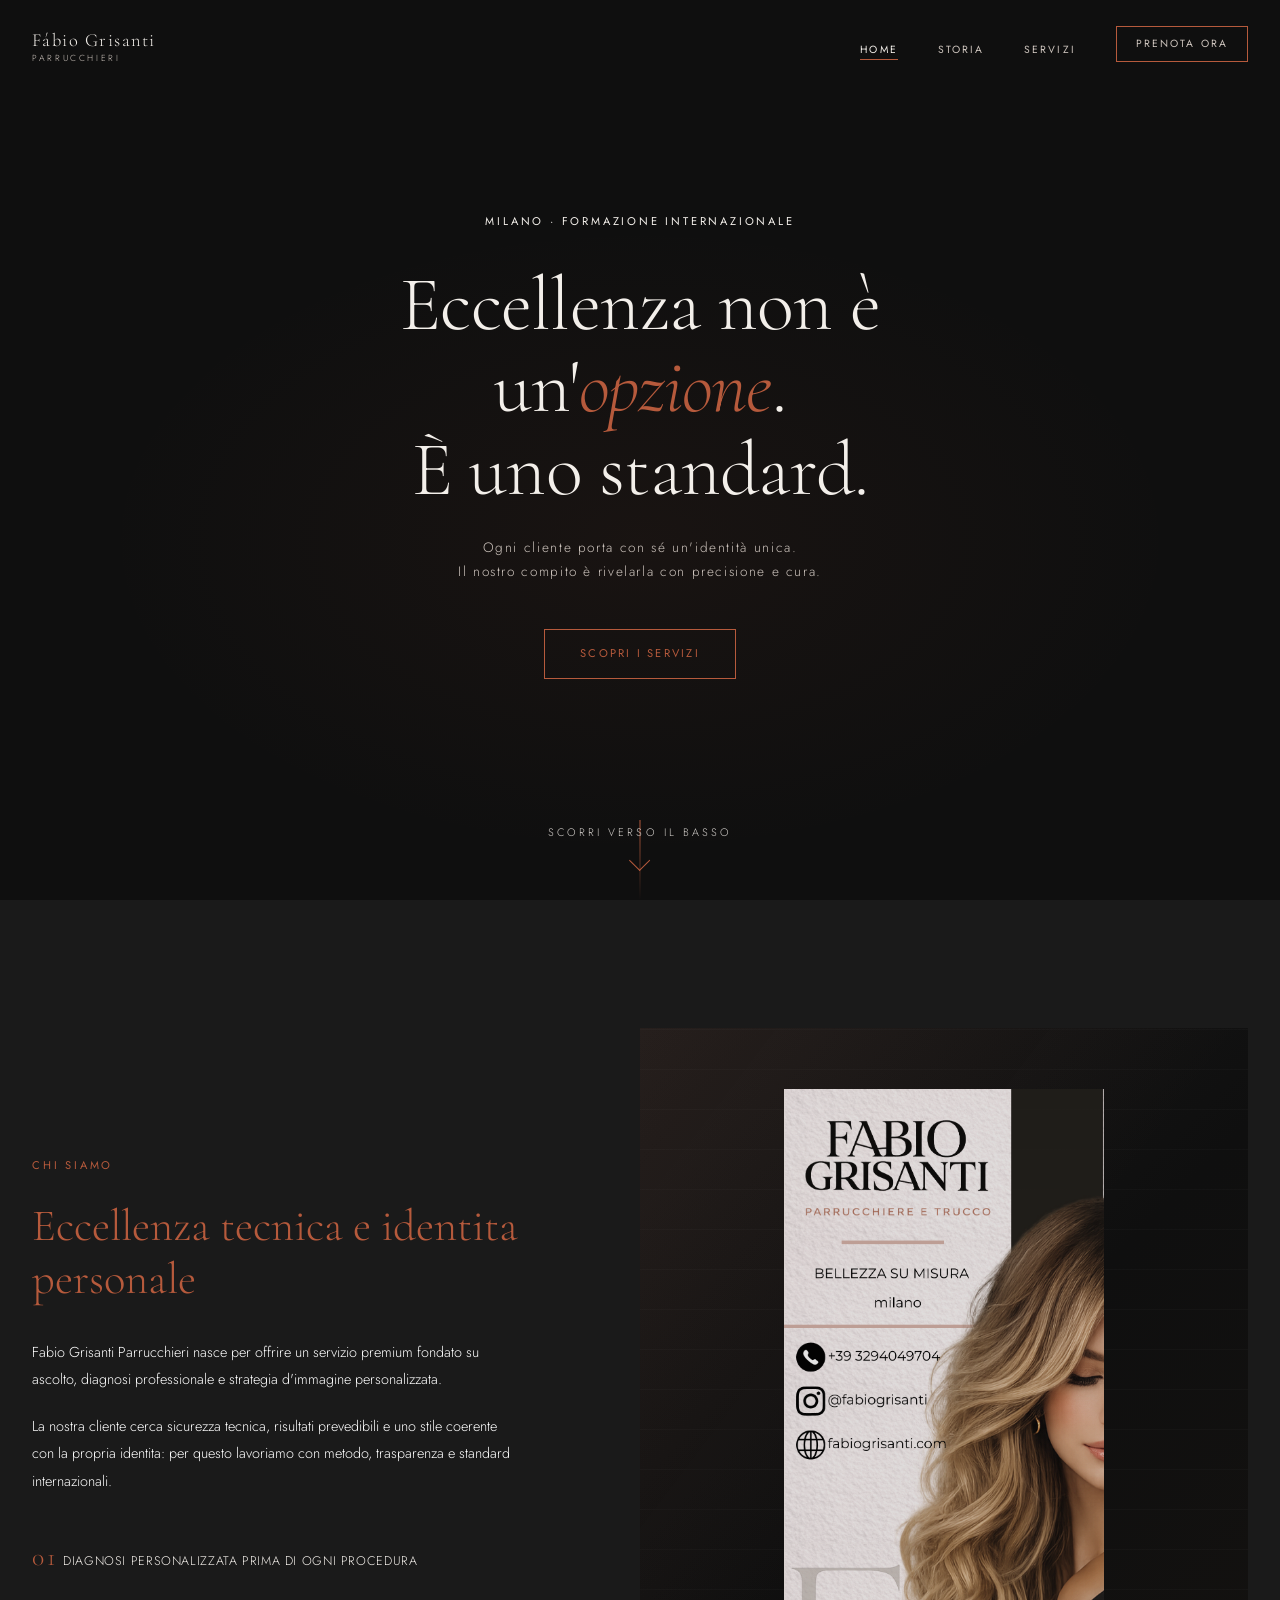
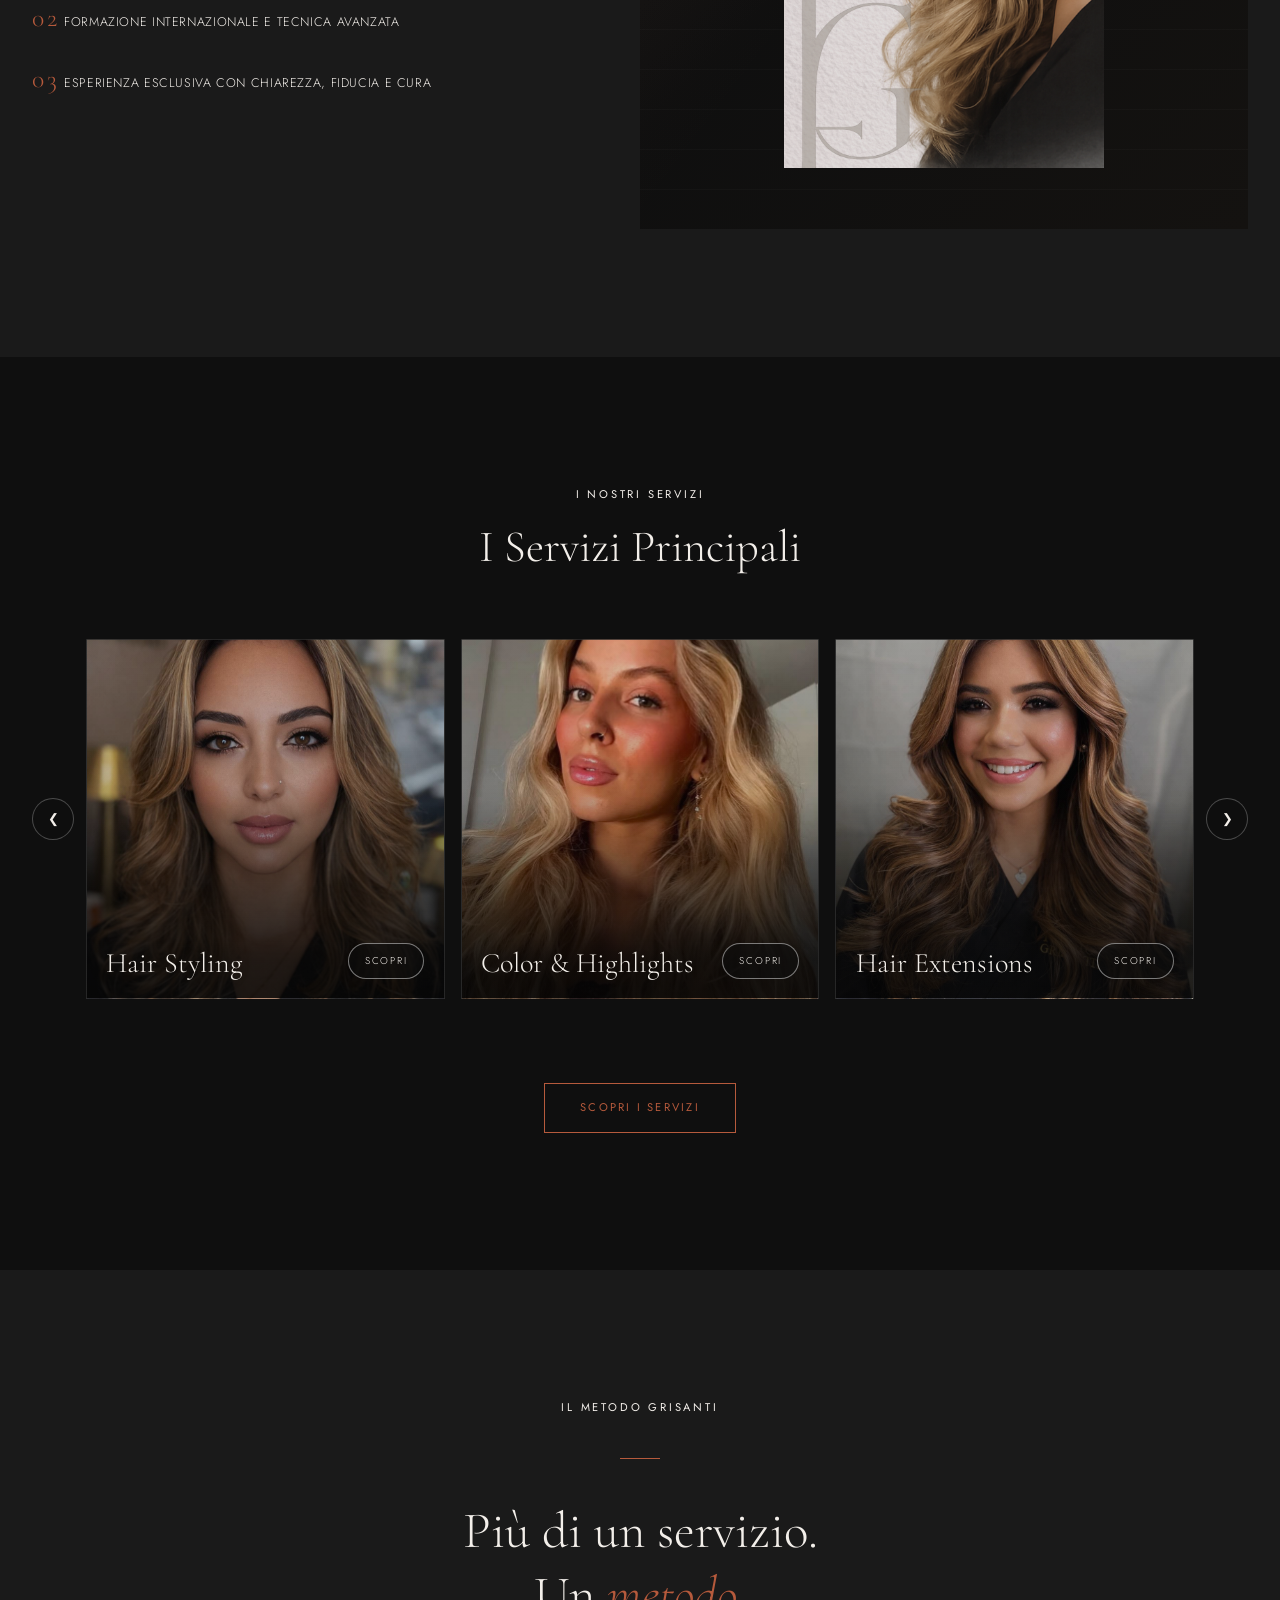
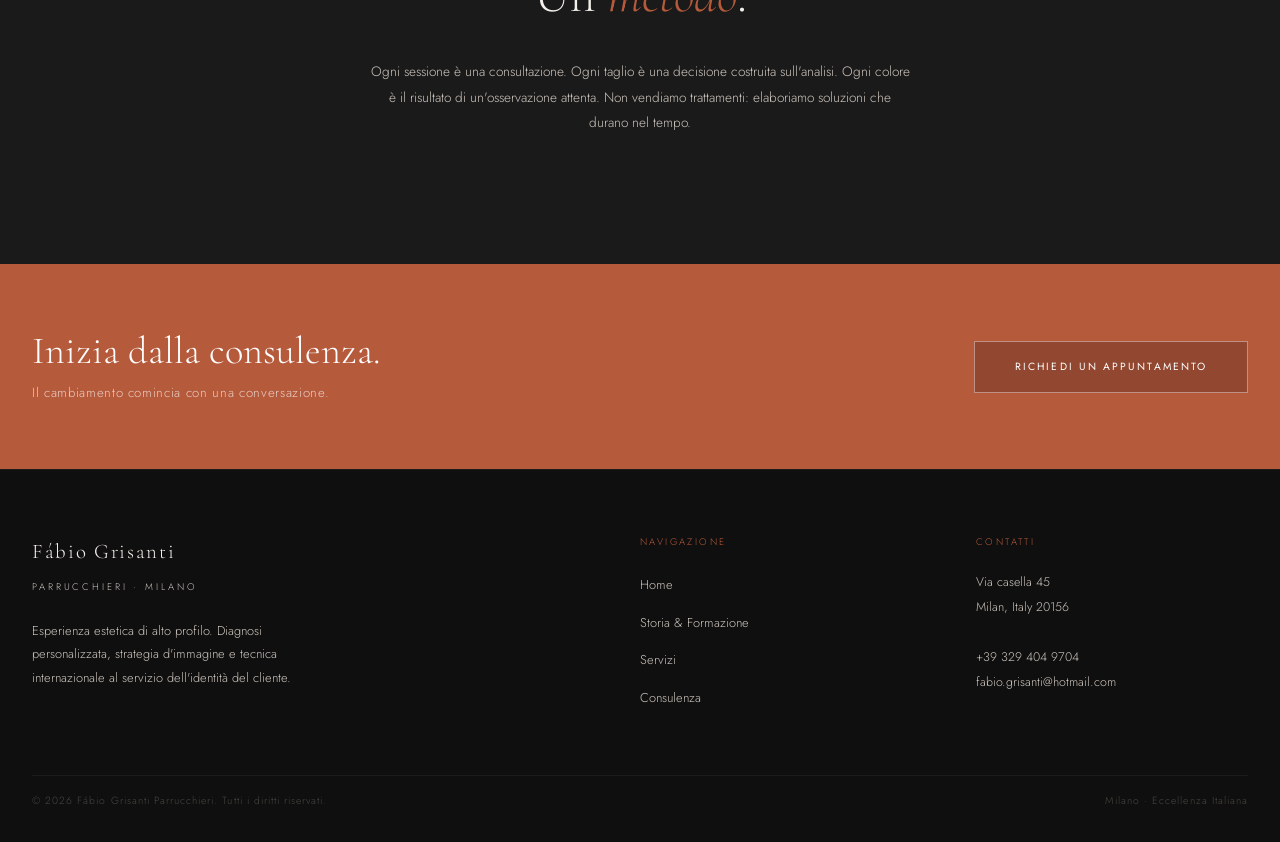
==== commit 9a3bf38e: "." ====
--- a/index.html
+++ b/index.html
@@ -150,7 +150,7 @@
                 <a href="services.html#taglio" class="service-card__link" aria-label="Scopri Hair Styling">Scopri</a>
               </article>
 
-              <article class="service-card" style="--service-image: url('img/2.jpeg');">
+              <article class="service-card" style="--service-image: url('img/10.jpeg');">
                 <h3 class="service-card__title">Color & Highlights</h3>
                 <a href="services.html#colorazione" class="service-card__link"
                   aria-label="Scopri Color and Highlights">Scopri</a>
